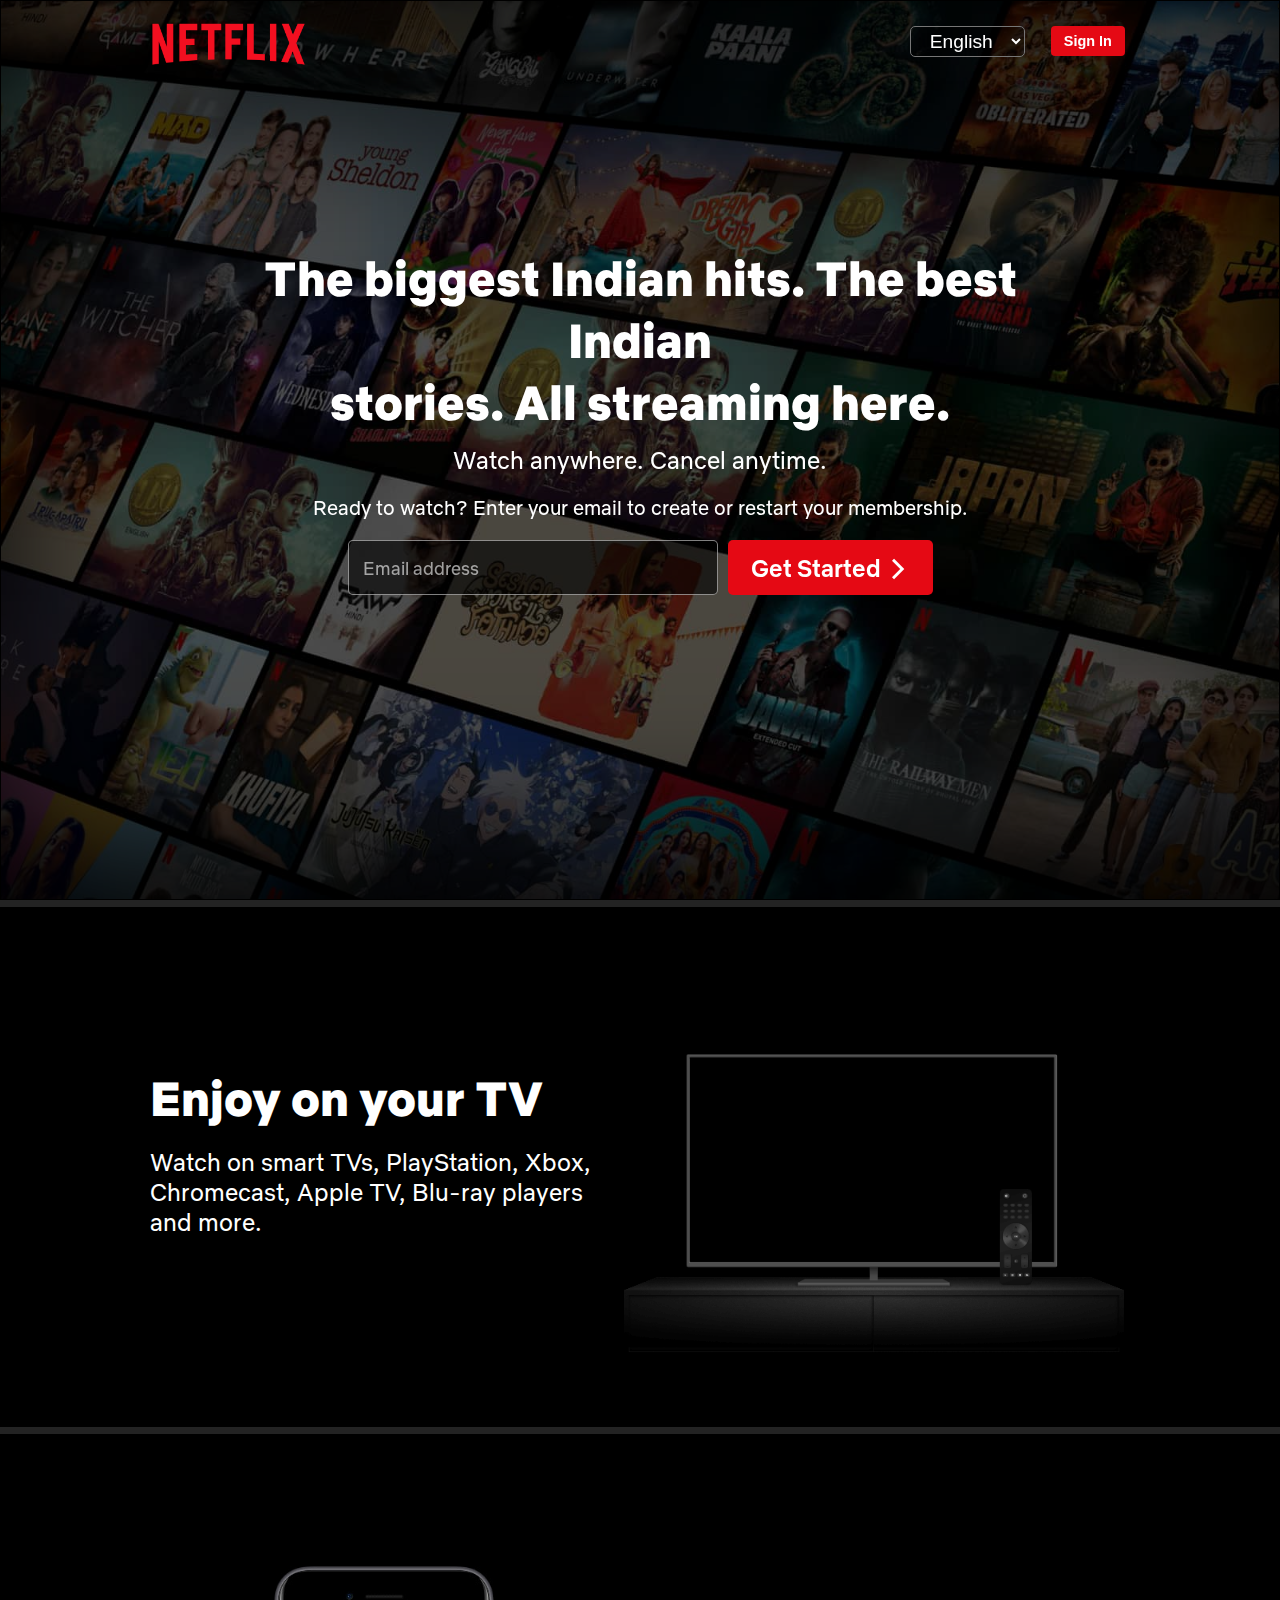
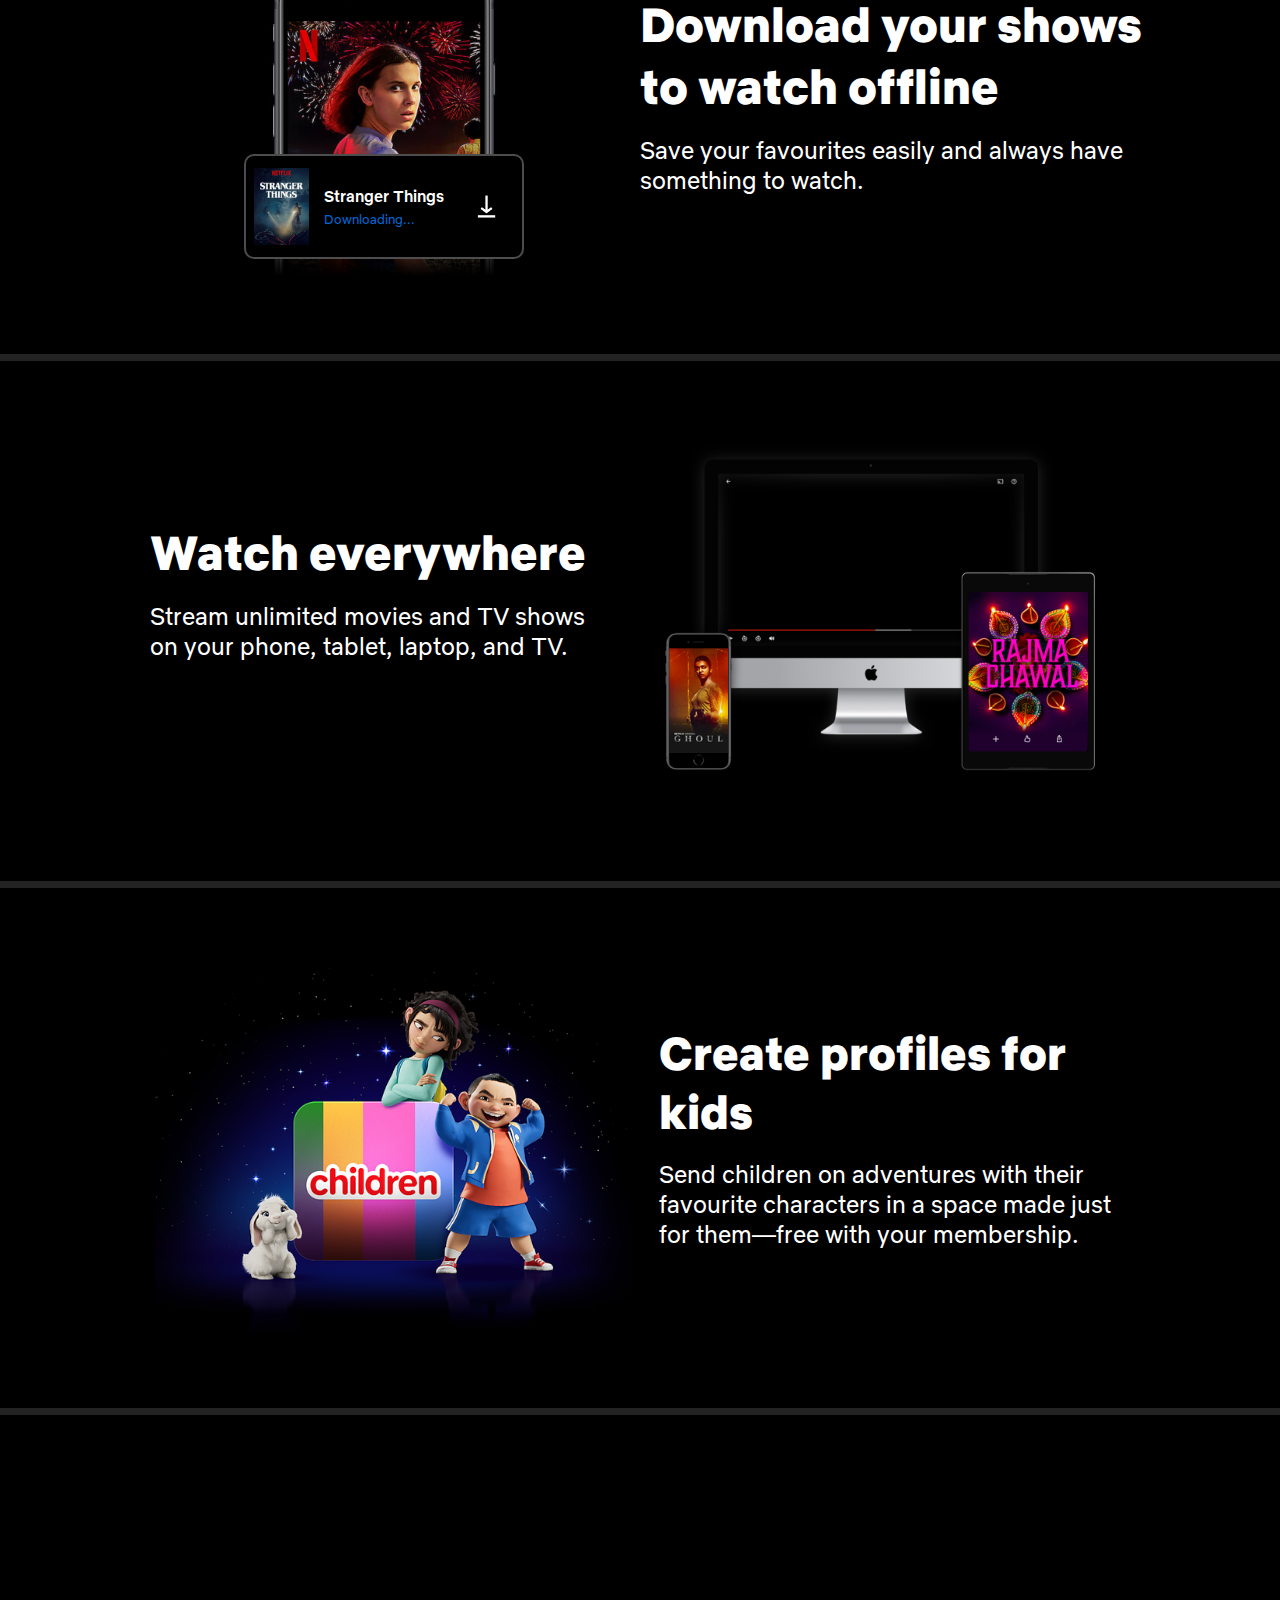
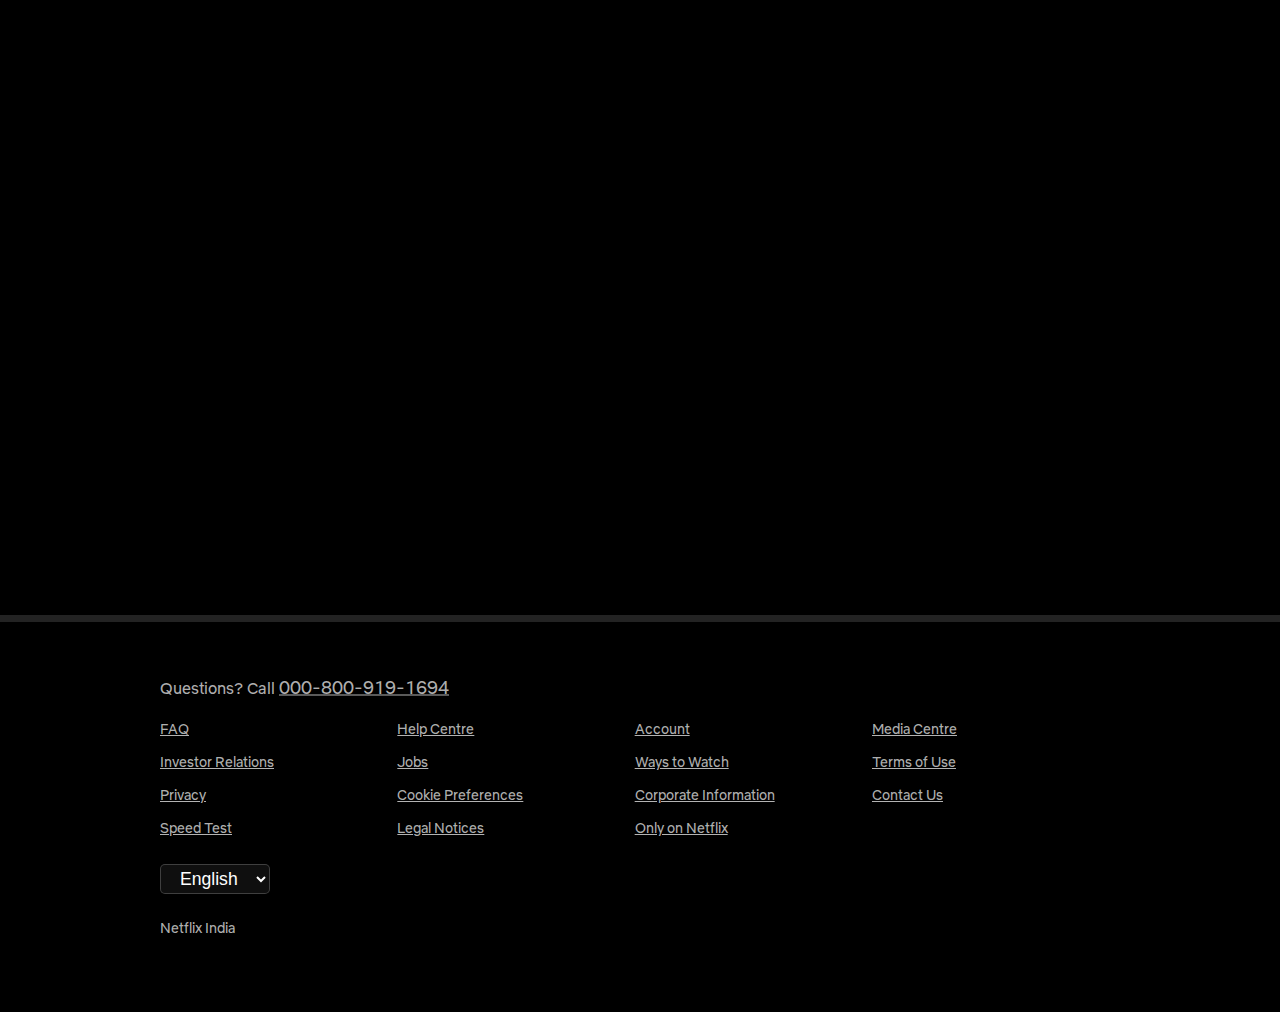
==== index.html @ 51a66b95 "Add files via upload" ====
<!DOCTYPE html>
<html>
	<head>
		<title>Netflix India - Watch TV Shows Online, Watch Movies Online</title>
		<meta name="viewport" content="width=device-width,initial-scale=1.0">
		<link rel="icon" href="https://assets.nflxext.com/us/ffe/siteui/common/icons/nficon2023.ico">
		<link rel="stylesheet" href="index.css" media="screen and (min-width:601px)">
		<link rel="stylesheet" href="index1.css" media="screen and (max-width:600px)">
		<link rel="stylesheet" href="https://fonts.googleapis.com/css2?family=Material+Symbols+Outlined:opsz,wght,FILL,GRAD@24,400,0,0" />
		<script src="index.js"></script>
	</head>
	<body>
		<div id="p1">
			<div id="backg">
				<div id="body1">
					<img src="images/h.png" />
					<div>
						<select>
							<option>English</option>
							<option>Hindi</option>
						</select>
						<button>Sign In</button>
					</div>
				</div>
				<div id="body2">
					<h1><big>The biggest Indian hits. The best Indian <br>stories. All streaming here.</big></h1>
					<p id="i1">Watch anywhere. Cancel anytime.</p>
					<p id="i2">Ready to watch? Enter your email to create or restart your membership.</p>
					<div id="search">
						<div id="search1" onclick="children[1].focus()">
							<span>Email address</span>
							<input type="email" value="" maxlength="30" onfocus="enter(event,1)" onblur="enter(event,0)" required>
						</div>
						<button>Get Started <span class="material-symbols-outlined" style="">
arrow_forward_ios
</span></button>
					</div>
					<p id="notify"><span class="material-symbols-outlined" style="font-size:140%;transform:translateY(4px);">cancel</span> Email is required</p>
				</div>
			</div>
		</div>
		<hr style="width:100%;height:7px;border:none;background-color:#232323;">
		
		<div id="p2">
			<div id="body1">
				<div id="text">
					<h1>Enjoy on your TV</h1><br>
					<p>Watch on smart TVs, PlayStation, Xbox, Chromecast, Apple TV, Blu-ray players and more.</p>
				</div>
				<div id="vid">
					<img src="images/i.png">
					<video autoplay muted loop>
						<source src="videos/a.mp4" type="video/mp4">
					</video>
				</div>
			</div>
		</div>
		
		<hr style="width:100%;height:7px;border:none;background-color:#232323;">
		
		<div id="p3">
			<div id="body1">
				<div id="vid">
					<img src="images/f.jpg" />
					<div id="download">
						<img src="images/c.png"/>
						<div id="innertext">
							<p>Stranger Things</p>
							<p>Downloading...</p>
						</div>
						<img src="images/e.gif"/>
					</div>
				</div>
				<div id="text">
					<h1>Download your shows to watch offline</h1><br>
					<p>Save your favourites easily and always have something to watch.</p>
				</div>
			</div>
		</div>
		
		<hr style="width:100%;height:7px;border:none;background-color:#232323;">
		
		<div id="p4">
			<div id="body1">
				<div id="text">
					<h1>Watch everywhere</h1><br>
					<p>Stream unlimited movies and TV shows on your phone, tablet, laptop, and TV.</p>
				</div>
				<div id="vid">
					<img src="images/d.png">
					<video autoplay muted loop>
						<source src="videos/a.mp4" type="video/mp4">
					</video>
				</div>
			</div>
		</div>
		
		<hr style="width:100%;height:7px;border:none;background-color:#232323;">
		
		<div id="p5">
			<div id="body1">
				<div id="vid">
					<img src="images/b.png">
				</div>
				<div id="text">
					<h1>Create profiles for kids</h1><br>
					<p>Send children on adventures with their favourite characters in a space made just for them—free with your membership.

</p>
				</div>
			</div>
		</div>
		
		<hr style="width:100%;height:7px;border:none;background-color:#232323;">
		
		<div id="p6">
		
		</div>
		
		<hr style="width:100%;height:7px;border:none;background-color:#232323;">
		
		<div id="p7">
			<div id="body1">
				<div id="body2">
					<p>Questions? Call <a href="#">000-800-919-1694</a></p>
				</div>
				<div id="body3">
					<div id="innerdiv1">
						<a href="">FAQ</a>
						<a href="">Investor Relations</a>
						<a href="">Privacy</a>
						<a href="">Speed Test</a>
						<select>
							<option>English</option>
							<option>Hindi</option>
						</select>
						<p>Netflix India</p>
					</div>
					<div id="innerdiv2">
						<a href="">Help Centre</a>
						<a href="">Jobs</a>
						<a href="">Cookie Preferences</a>
						<a href="">Legal Notices</a>
					</div>
					<div id="innerdiv3">
						<a href="">Account</a>
						<a href="">Ways to Watch</a>
						<a href="">Corporate Information</a>
						<a href="">Only on Netflix</a>
					</div>
					<div id="innerdiv4">
						<a href="">Media Centre</a>
						<a href="">Terms of Use</a>
						<a href="">Contact Us</a>
					</div>
				</div>
				<div id="body4">
					<div id="innerdiv1">
						<a href="">FAQ</a>
						<a href="">Account</a>
						<a href="">Investor Relations</a>
						<a href="">Ways to Watch</a>
						<a href="">Privacy</a>
						<a href="">Corporate Information</a>
						<a href="">Speed Test</a>
						<a href="">Only on Netflix</a>
						<select>
							<option>English</option>
							<option>Hindi</option>
						</select>
						<p>Netflix India</p>
					</div>
					<div id="innerdiv2">
						<a href="">Help Centre</a>
						<a href="">Media Centre</a>
						<a href="">Jobs</a>
						<a href="">Terms of Use</a>
						<a href="">Cookie Preferences</a>
						<a href="">Contact Us</a>
						<a href="">Legal Notices</a>
					</div>
				</div>
			</div>
		</div>
		
	</body>
</html>
---- index.css ----
*{
	margin:0px;
	padding:0px;
	box-sizing:border-box;
}
:root{
	--border:1px solid white;
}
@font-face{
	font-family:netflix1;
	src:url("fonts/NetflixSans_W_Blk.woff2");
}
@font-face{
	font-family:netflix2;
	src:url("fonts/NetflixSans_W_Rg.woff2");
}
@font-face{
	font-family:netflix3;
	src:url("fonts/NetflixSans_W_Md.woff2");
}
@font-face{
	font-family:netflix4;
	src:url("fonts/NetflixSans_W_Bd.woff2");
}
body,html{width:100%;height:100%;margin:0px;}
#p1{position:relative;width:100%;height:max(100%,660px);border:1px solid black;background-image:url("images/a.jpg");background-size:cover;background-repeat:no-repeat;background-position:;box-shadow:inset 0px -50px 160px black;overflow:hidden;}
#p1 #backg{width:100%;height:100%;position:absolute;top:0px;left:0px;bottom:0px;backdrop-filter:brightness(40%);}
#p1 #body1{width:79%;height:80px;border:none;display:flex;flex-direction:row;align-items:center;justify-content:space-between;z-index:2;background-color:rgba(0,0,0,0.3);box-shadow:0px 20px 160px black;margin:auto;user-select:none;}
#p1 #body1 img{height:105px;user-select:none;}
#p1 #body1 > div{width:215px;height:50px;border:none;display:flex;flex-direction:row;align-items:center;justify-content:space-between;margin-right:20px;}
#p1 #body1 > div select{;background:transparent;border-radius:5px;border:1px/2 solid white;color:white;padding:3px 15px;font-weight:500;backdrop-filter:brightness(100%);box-sizing:none;font-size:120%}
#p1 #body1 > div select:focus{outline:2px solid white;outline-offset:1.5px;;}
#p1 #body1 > div select option{color:black;font-weight:500;font-size:85%;}
#p1 #body1 > div button{background-color:#e50914;border:none;outline:none;border-radius:4px;color:white;font-size:90%;font-weight:550;padding:7px 13px;cursor:pointer;transition:0.1s;}
#p1 #body1 > div button:hover{background-color:#c30914;}
#p1 #body2{width:70%;min-height:300px;margin:auto;border:none;display:flex;flex-direction:column;align-items:center;justify-content:flex-start;margin-top:13%;}
#p1 #body2 h1{color:white;text-align:center;font-size:40px;font-weight:;font-family:netflix1;}
#p1 #body2 > p[id="i1"]{color:white;margin-top:12px;font-family:netflix2;font-size:150%;font-weight:510;}
#p1 #body2 > p[id="i2"]{color:white;margin-top:20px;font-family:netflix2;font-size:125%;}
#p1 #body2 #search{width:585px;height:55px;border:none;margin-top:20px;display:flex;flex-direction:row;align-items:center;justify-content:space-between;}
#p1 #body2 #search #search1{width:370px;height:100%;background-color:rgba(0,0,0,0.6);border:1px solid rgba(255,255,255,0.5);border-radius:5px;position:relative;outline:;outline-offset:2px;}
#p1 #body2 #search #search1 span{position:absolute;top:50%;transform:translateY(-50%);left:14px;color:white;pointer-events:none;opacity:60%;font-family:netflix2;font-size:110%;transition:0.2s;user-select:none;}
#p1 #body2 #search #search1 input{background:transparent;outline:none;border:none;color:white;font-family:netflix2;font-size:105%;width:100%;height:100%;padding:23px 14px 5px 14px;}
#p1 #body2 #search #search1 input:focus{outline:0px solid black;border:none;}
/*#p1 #body2 #search #search1:focus{outline:2px solid white;outline-offset:2px;}*/
#p1 #body2 #search button{width:205px;height:100%;background-color:#e50914;color:white;outline:none;border:none;border-radius:5px;transition:0.1s;font-size:150%;font-family:netflix3;font-weigh:500;letter-spacin:1px;user-select:none;cursor:pointer;}
#p1 #body2 #search button span{transform:translateY(4px);font-weight:500;}
#p1 #body2 #search button:hover{background-color:#c30914;}
#p1 #body2 #notify{display:none;color:red;margin-left:-460px;margin-top:0px;font-family:netflix2;font-size:88%;}

#p2{width:100%;min-height:520px;background-color:black;display:flex;flex-direction:row;align-items:center;justify-content:space-around;overflow:hidden;}
#p2 #body1{width:100%;height:400px;border:none;display:flex;flex-direction:row;align-items:center;justify-content:center;}
#p2 #body1 #text{border:none;width:35%;height:200px;margin-right:20px;}
#p2 #body1 #text h1{color:white;font-size:300%;font-family:netflix1;}
#p2 #body1 #text p{color:white;font-size:150%;font-family:netflix2;}
#p2 #body1 #vid{border:none;width:40%;height:100%;position:relative;}
#p2 #body1 #vid img{position:absolute;top:50%;left:50%;transform:translate(-50%,-50%);width:500px;z-index:3;}
#p2 #body1 #vid video{position:absolute;top:48%;left:50%;transform:translate(-50%,-50%);width:370px;height:290px;z-index:1;}

#p3{width:100%;min-height:520px;background-color:black;display:flex;flex-direction:row;align-items:center;justify-content:space-around;overflow:hidden;}
#p3 #body1{width:100%;height:400px;border:none;display:flex;flex-direction:row;align-items:center;justify-content:center;}
#p3 #vid{border:none;width:40%;position:relative;height:100%;}
#p3 #vid > img{position:absolute;border:none;width:95%;left:50%;top:50%;transform:translate(-50%,-50%);}
#p3 #vid #download{position:absolute;width:280px;height:105px;left:50%;top:65%;transform:translateX(-50%);z-index:10;display:flex;flex-direction:row;align-items:center;justify-content:space-around;border:2px solid rgba(255,255,255,0.3);background-color:black;border-radius:10px;}
#p3 #vid #download img{width:55px;}
#p3 #vid #download #innertext p:first-child{color:white;font-family:netflix3;}
#p3 #vid #download #innertext p:nth-child(2){color:#0067d7;font-family:netflix2;margin-top:5px;font-weight:;font-size:80%;}
#p3 #text{border:none;width:40%;min-height:200px;}
#p3 #text h1{color:white;font-family:netflix1;font-size:300%;}
#p3 #text p{color:white;font-family:netflix2;font-size:150%;}

#p4{width:100%;min-height:520px;background-color:black;display:flex;flex-direction:row;align-items:center;justify-content:space-around;overflow:hidden;}
#p4 #body1{width:100%;height:400px;border:none;display:flex;flex-direction:row;align-items:center;justify-content:center;}
#p4 #body1 #text{border:none;width:35%;height:200px;margin-right:20px;}
#p4 #body1 #text h1{color:white;font-size:300%;font-family:netflix1;}
#p4 #body1 #text p{color:white;font-size:150%;font-family:netflix2;}
#p4 #body1 #vid{border:none;width:40%;height:100%;position:relative;}
#p4 #body1 #vid img{position:absolute;top:50%;left:50%;transform:translate(-50%,-50%);width:500px;z-index:3;}
#p4 #body1 #vid video{position:absolute;top:34%;left:50%;transform:translate(-50%,-50%);width:310px;height:270px;z-index:1;}

#p5{width:100%;min-height:520px;background-color:black;display:flex;flex-direction:row;align-items:center;justify-content:space-around;overflow:hidden;}
#p5 #body1{width:100%;height:400px;border:none;display:flex;flex-direction:row;align-items:center;justify-content:center;}
#p5 #body1 #vid{border:none;width:40%;height:100%;position:relative;}
#p5 #body1 #vid img{border:none;position:absolute;top:50%;left:50%;transform:translate(-50%,-50%);width:97%;}
#p5 #body1 #text{border:none;width:37%;min-height:250px;}
#p5 #body1 #text h1{color:white;font-family:netflix1;font-size:290%;}
#p5 #body1 #text p{color:white;font-family:netflix2;font-size:150%;}

#p6{width:100%;min-height:800px;background-color:black;}

#p7{width:100%;min-height:390px;background-color:black;display:flex;align-items:center;justify-content:center;}
#p7 #body1{border:none;width:75%;min-height:300px;}
#p7 #body1 #body2{border:none;width:100%;height:50px;position:relative;}
#p7 #body1 #body2 p{position:absolute;top:50%;transform:translateY(-50%);left:0px;font-size:100%;font-family:netflix2;color:rgba(255,255,255,0.7);}
#p7 #body1 #body2 a{color:rgba(255,255,255,0.7);font-size:110%;}
#p7 #body1 #body4{display:none;}
#p7 #body1 #body3{border:none;width:95%;min-height:260px;position:relative;display:flex;flex-direction:row;align-items:center;justify-content:space-between;}
#p7 #body1 #body3 > div{border:none;width:200px;height:250px;display:flex;flex-direction:column;align-items:flex-start;justify-content:flex-start;}
#p7 #body1 #body3 > div a{font-size:88%;color:rgba(255,255,255,0.7);margin-bottom:12px;margin-top:3px;font-family:netflix2;font-weight:200;}
#p7 #body1 #body3 > div:first-child select{background-color:#0f0f0f;border-radius:5px;color:white;border:1px solid rgba(255,255,255,0.2);padding:3px 15px;font-size:110%;margin-top:15px;user-select:none;}
#p7 #body1 #body3 > div:first-child select:focus{outline:2px solid white;outline-offset:2px;}
#p7 #body1 #body3 > div:first-child select option{color:black;background-color:white;font-size:90%;}
#p7 #body1 #body3 > div:first-child p{color:rgba(255,255,255,0.7);font-size:88%;margin-top:25px;font-family:netflix2;}
---- index1.css ----
*{
	margin:0px;
	padding:0px;
	box-sizing:border-box;
	
}
:root{
	--border:none;
	--display:none;
	
}
@font-face{
	font-family:netflix1;
	src:url("fonts/NetflixSans_W_Blk.woff2");
}
@font-face{
	font-family:netflix2;
	src:url("fonts/NetflixSans_W_Rg.woff2");
}
@font-face{
	font-family:netflix3;
	src:url("fonts/NetflixSans_W_Md.woff2");
}
@font-face{
	font-family:netflix4;
	src:url("fonts/NetflixSans_W_Bd.woff2");
}
body,html{width:100%;height:100%;margin:0px;}
#p1{position:relative;width:100%;height:600px;border:none;background-image:url("images/a.jpg");background-size:cover;background-repeat:no-repeat;background-position:;box-shadow:inset 0px -50px 160px black;overflow:hidden;top:0px;left:0px;right:0px;}
#p1 #backg{width:100%;height:100%;position:absolute;top:0px;left:0px;bottom:0px;backdrop-filter:brightness(40%);}
#p1 #body1{width:90%;height:70px;border:var(--border);display:flex;flex-direction:row;align-items:center;justify-content:space-between;z-index:2;background-color:rgba(0,0,0,0.3);box-shadow:0px 20px 160px black;margin:auto;user-select:none;}
#p1 #body1 img{height:60px;user-select:none;}
#p1 #body1 > div{width:184px;height:50px;border:var(--border);display:flex;flex-direction:row;align-items:center;justify-content:space-between;margin-right:0px;}
#p1 #body1 > div select{;background:transparent;border-radius:5px;border:1px/2 solid white;color:white;padding:4px 8px;font-weight:500;backdrop-filter:brightness(100%);box-sizing:none;font-size:105%}
#p1 #body1 > div select:focus{outline:2px solid white;outline-offset:1.5px;;}
#p1 #body1 > div select option{color:black;font-weight:500;font-size:85%;}
#p1 #body1 > div button{background-color:#e50914;border:none;outline:none;border-radius:4px;color:white;font-size:95%;font-weight:550;padding:8px 14px;cursor:pointer;transition:0.1s;}
#p1 #body1 > div button:hover{background-color:#c30914;}
#p1 #body2{width:90%;min-height:300px;margin:auto;border:var(--border);display:flex;flex-direction:column;align-items:center;justify-content:flex-start;margin-top:13%;position:relative;}
#p1 #body2 h1{color:white;text-align:center;font-size:165%;font-weight:;font-family:netflix4;}
#p1 #body2 > p[id="i1"]{color:white;margin-top:12px;font-family:netflix2;font-size:115%;font-weight:510;}
#p1 #body2 > p[id="i2"]{width:85%;color:white;margin-top:20px;font-family:netflix2;font-size:115%;text-align:center;word-wrap:wrap;line-height:1.5;}
#p1 #body2 #search{width:90%;min-height:55px;border:var(--border);margin-top:15px;display:flex;flex-direction:column;align-items:center;justify-content:flex-start;}
#p1 #body2 #search #search1{width:90%;height:48px;background-color:rgba(0,0,0,0.6);border:1px solid rgba(255,255,255,0.5);border-radius:5px;position:relative;outline:;outline-offset:2px;}
#p1 #body2 #search #search1 span{position:absolute;top:50%;transform:translateY(-50%);left:14px;color:white;pointer-events:none;opacity:80%;font-family:netflix2;font-size:100%;transition:0.2s;user-select:none;}
#p1 #body2 #search #search1 input{background:transparent;outline:none;border:none;color:white;font-family:netflix2;font-size:105%;width:100%;height:100%;padding:23px 14px 5px 14px;}
#p1 #body2 #search #search1 input:focus{outline:0px solid black;border:none;}
/*#p1 #body2 #search #search1:focus{outline:2px solid white;outline-offset:2px;}*/
#p1 #body2 #search button{width:170px;height:auto;background-color:#e50914;color:white;outline:none;border:none;border-radius:5px;transition:0.1s;font-size:110%;font-family:netflix3;font-weigh:500;letter-spacin:1px;user-select:none;cursor:pointer;margin-top:40px;padding:7px 0px 13px 0px;}
#p1 #body2 #search button span{transform:translateY(7px) scale(0.9,0.9);font-weight:500;margin-left:5px;}
#p1 #body2 #search button:hover{background-color:#c30914;}
#p1 #body2 #notify{display:none;color:red;font-family:netflix2;font-size:80%;position:absolute;bottom:65px;left:30px;}

#p2{width:100%;min-height:500px;background-color:black;display:flex;flex-direction:row;align-items:center;justify-content:space-around;overflow:hidden;}
#p2 #body1{width:100%;height:400px;border:none;display:flex;flex-direction:column;align-items:center;justify-content:center;}
#p2 #body1 #text{border:none;width:90%;height:30%;}
#p2 #body1 #text h1{color:white;font-size:190%;font-family:netflix1;text-align:center;}
#p2 #body1 #text p{color:white;font-size:110%;font-family:netflix2;text-align:center;}
#p2 #body1 #vid{border:none;width:90%;height:70%;position:relative;}
#p2 #body1 #vid img{position:absolute;top:50%;left:50%;transform:translate(-50%,-50%);width:320px;z-index:3;}
#p2 #body1 #vid video{position:absolute;top:48%;left:50%;transform:translate(-50%,-50%);width:310px;height:290px;z-index:1;}

#p3{width:100%;min-height:555px;background-color:black;display:flex;flex-direction:row;align-items:flex-end;justify-content:center;overflow:hidden;border:none;}
#p3 #body1{width:100%;height:510px;border:none;display:flex;flex-direction:column;align-items:center;justify-content:center;}
#p3 #vid{border:none;width:90%;position:relative;height:68%;order:2;border:none;margin-bottom:15px;}
#p3 #vid > img{position:absolute;border:none;width:97%;left:50%;top:50%;transform:translate(-50%,-50%);}
#p3 #vid #download{position:absolute;width:265px;height:65px;left:50%;top:63%;transform:translateX(-50%);z-index:10;display:flex;flex-direction:row;align-items:center;justify-content:space-around;border:2px solid rgba(255,255,255,0.3);background-color:black;border-radius:10px;box-shadow:0px -1px 10px black;}
#p3 #vid #download img{width:35px;margin-left:-10px;}
#p3 #vid #download #innertext{margin-left:-30px;}
#p3 #vid #download #innertext p:first-child{color:white;font-family:netflix3;font-size:90%}
#p3 #vid #download #innertext p:nth-child(2){color:#0067d7;font-family:netflix2;margin-top:0px;font-weight:;font-size:75%;}
#p3 #text{border:none;width:90%;min-height:32px;order:1;display:flex;flex-direction:column;align-items:center;justify-content:space-around;}
#p3 #text h1{color:white;font-family:netflix4;font-size:200%;text-align:center;width:70%;}
#p3 #text p{color:white;font-family:netflix2;font-size:115%;text-align:center;}

#p4{width:100%;min-height:480px;background-color:black;display:flex;flex-direction:row;align-items:center;justify-content:space-around;overflow:hidden;}
#p4 #body1{width:100%;height:400px;border:none;display:flex;flex-direction:column;align-items:center;justify-content:space-around;}
#p4 #body1 #text{border:none;width:90%;height:28%;}
#p4 #body1 #text h1{color:white;font-size:200%;font-family:netflix4;text-align:center;}
#p4 #body1 #text p{color:white;font-size:115%;font-family:netflix2;text-align:center;}
#p4 #body1 #vid{border:none;width:90%;height:70%;position:relative;}
#p4 #body1 #vid img{position:absolute;top:50%;left:50%;transform:translate(-50%,-50%);width:330px;z-index:3;}
#p4 #body1 #vid video{position:absolute;top:34%;left:50%;transform:translate(-50%,-50%);width:200px;height:150px;z-index:1;}

#p5{width:100%;min-height:565px;background-color:black;display:flex;flex-direction:row;align-items:flex-end;justify-content:space-around;overflow:hidden;}
#p5 #body1{width:100%;height:520px;border:none;display:flex;flex-direction:column;align-items:center;justify-content:flex-start;}
#p5 #body1 #vid{border:none;width:90%;height:70%;position:relative;order:2;}
#p5 #body1 #vid img{border:none;position:absolute;top:50%;left:50%;transform:translate(-50%,-50%);width:97%;}
#p5 #body1 #text{border:none;width:90%;min-height:30%;order:1;display:flex;flex-direction:column;align-items:center;justify-content:space-around;}
#p5 #body1 #text h1{color:white;font-family:netflix1;font-size:200%;text-align:center;}
#p5 #body1 #text p{color:white;font-family:netflix2;font-size:110%;text-align:center;width:90%;}

#p6{width:100%;min-height:800px;background-color:black;display:flex;overflow:hidden;}

#p7{width:100%;min-height:450px;background-color:black;display:flex;align-items:center;justify-content:center;}
#p7 #body1{border:none;width:88%;min-height:300px;}
#p7 #body1 #body2{border:none;width:100%;height:60px;position:relative;}
#p7 #body1 #body2 p{position:absolute;top:50%;transform:translateY(-50%);left:0px;font-size:100%;font-family:netflix2;color:rgba(255,255,255,0.7);}
#p7 #body1 #body2 a{color:rgba(255,255,255,0.7);font-size:100%;}
#p7 #body1 #body3{display:none;}
#p7 #body1 #body4{border:none;width:100%;min-height:380px;position:relative;display:flex;flex-direction:row;align-items:flex-start;justify-content:space-between;flex-wrap:wrap;}
#p7 #body1 #body4 > div{border:none;width:160px;height:270px;display:flex;flex-direction:column;align-items:flex-start;justify-content:flex-start;}
#p7 #body1 #body4 > div a{font-size:88%;color:rgba(255,255,255,0.7);margin-bottom:12px;margin-top:4px;font-family:netflix2;font-weight:200;}
#p7 #body1 #body4 > div:first-child select{background-color:#0f0f0f;border-radius:5px;color:white;border:1px solid rgba(255,255,255,0.2);padding:3px 15px;font-size:110%;margin-top:15px;user-select:none;}
#p7 #body1 #body4 > div:first-child select:focus{outline:2px solid white;outline-offset:3px;}
#p7 #body1 #body4 > div:first-child select option{color:black;background-color:white;font-size:90%;}
#p7 #body1 #body4 > div:first-child p{color:rgba(255,255,255,0.7);font-size:84%;margin-top:25px;font-family:netflix2;}

hr{outline:none);}
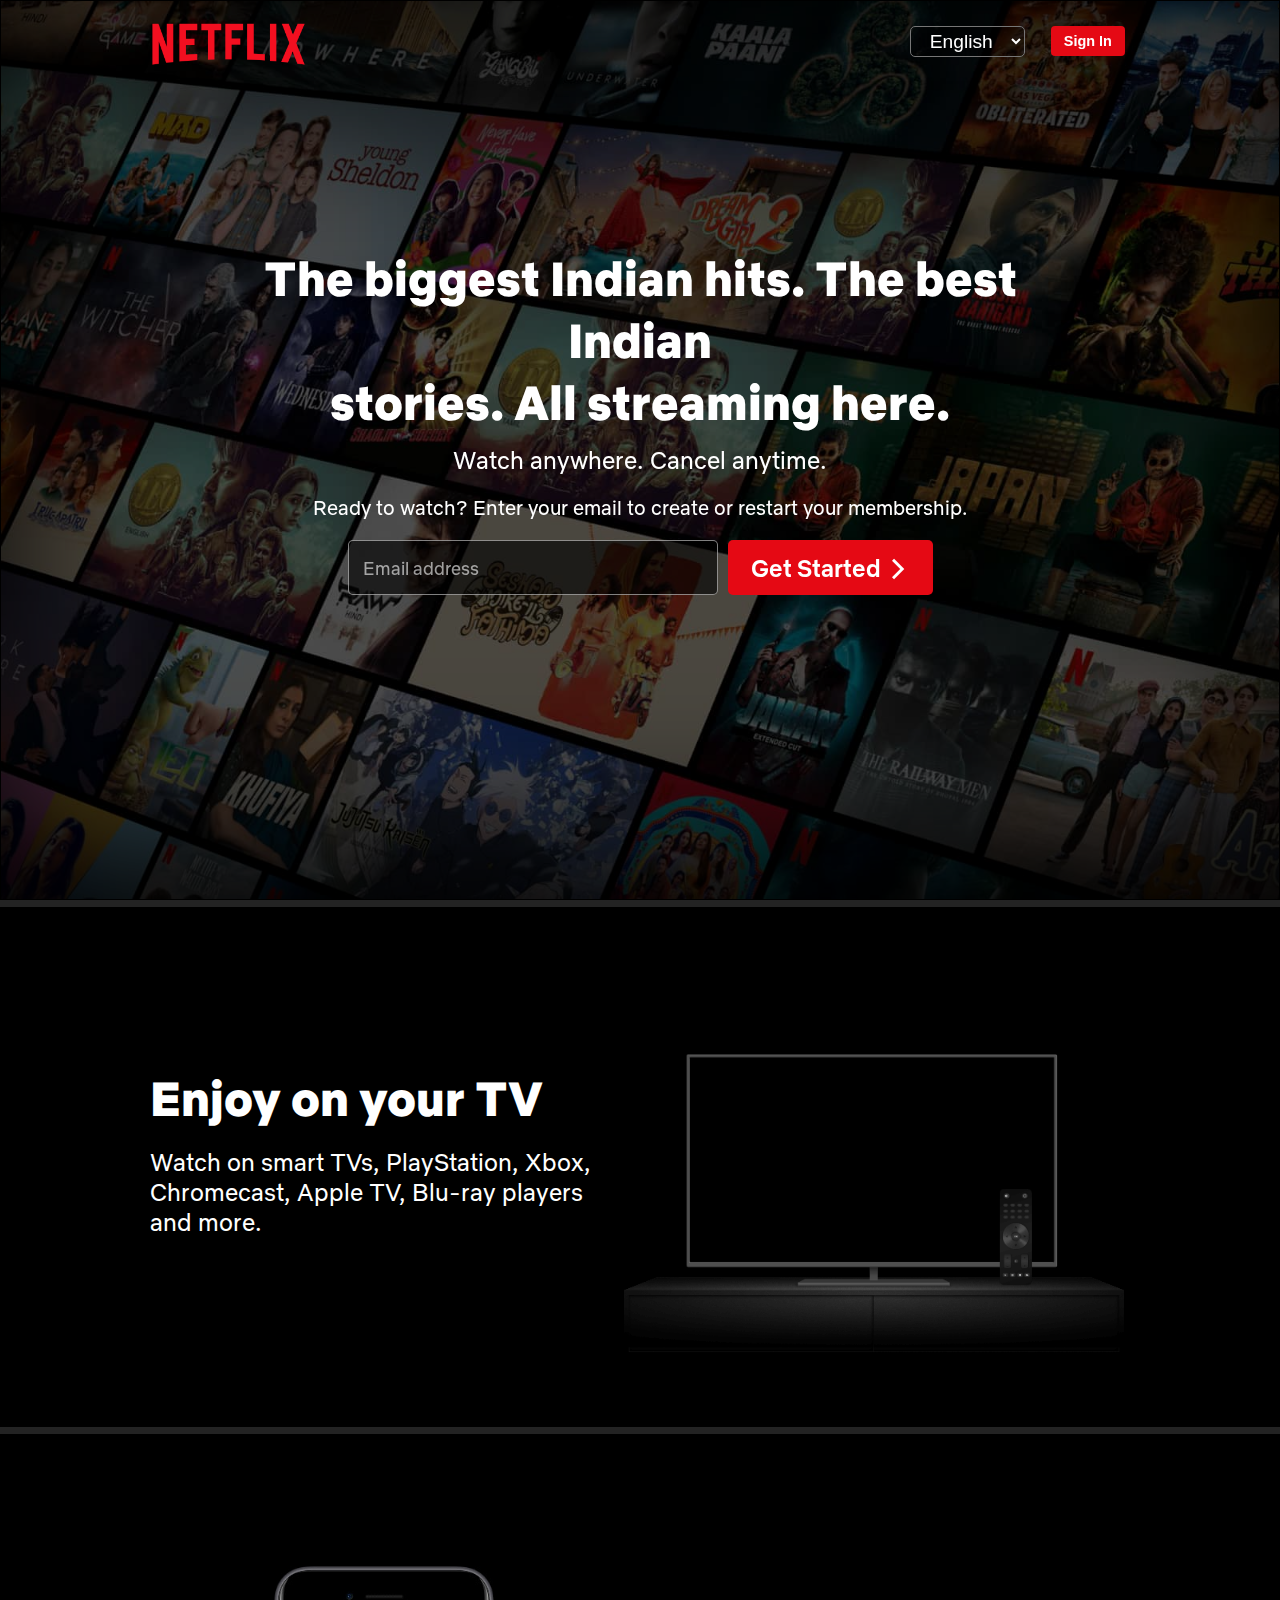
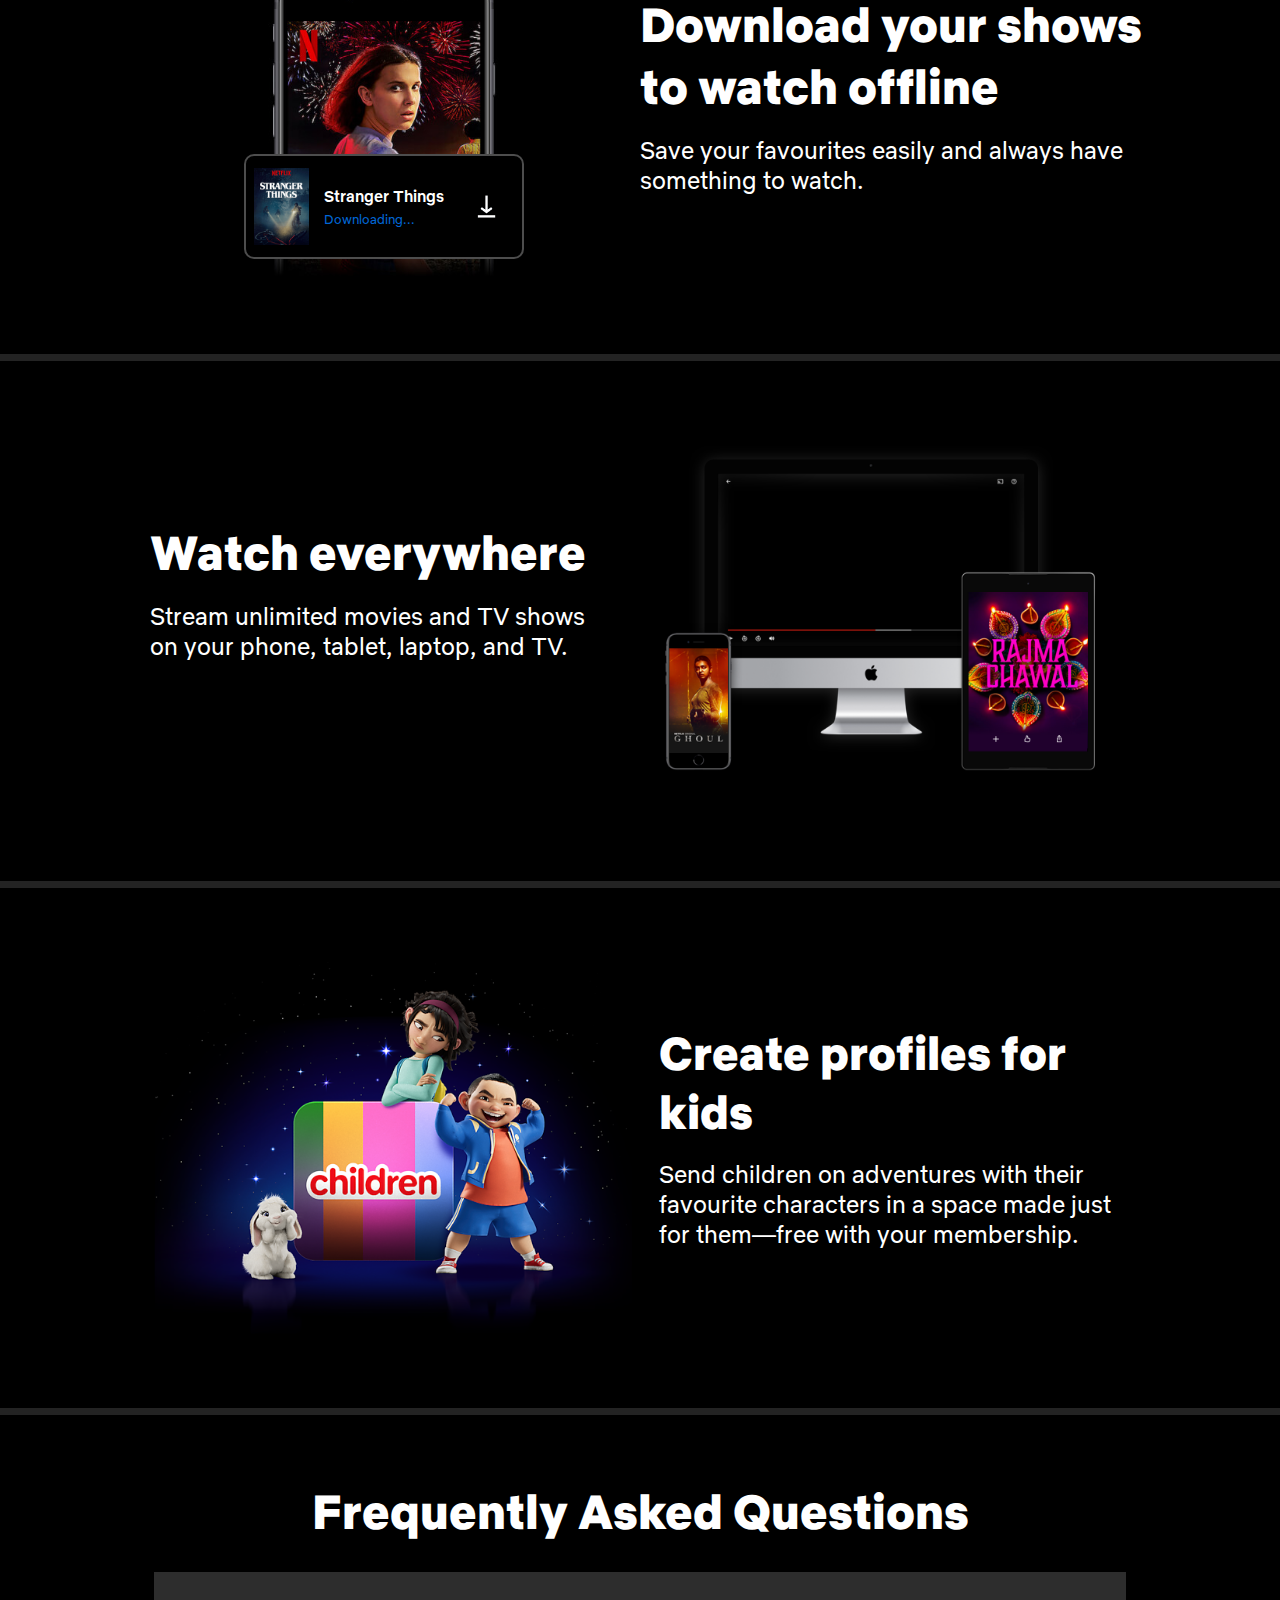
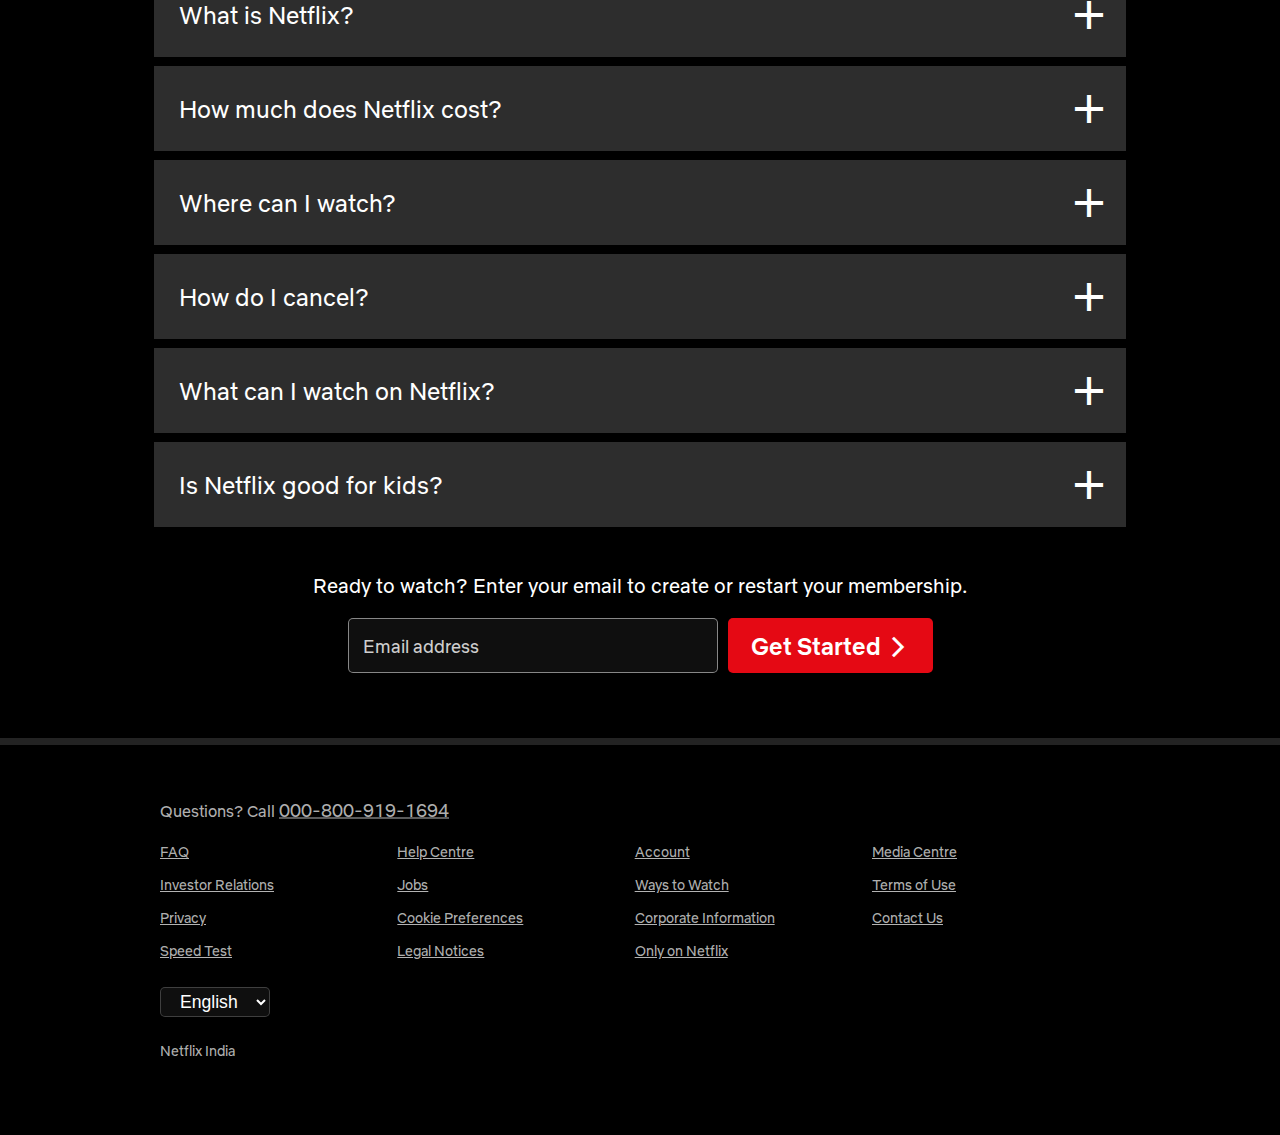
==== commit 392fcce3: "Add files via upload" ====
--- a/index.html
+++ b/index.html
@@ -27,13 +27,11 @@
 					<p id="i1">Watch anywhere. Cancel anytime.</p>
 					<p id="i2">Ready to watch? Enter your email to create or restart your membership.</p>
 					<div id="search">
-						<div id="search1" onclick="children[1].focus()">
+						<div id="search1" onclick="">
 							<span>Email address</span>
-							<input type="email" value="" maxlength="30" onfocus="enter(event,1)" onblur="enter(event,0)" required>
+							<input type="email" value="" maxlength="30" onfocus="enter(event,1,1)" onblur="enter(event,0,1)" required>
 						</div>
-						<button>Get Started <span class="material-symbols-outlined" style="">
-arrow_forward_ios
-</span></button>
+						<button>Get Started <span class="material-symbols-outlined" style="">arrow_forward_ios</span></button>
 					</div>
 					<p id="notify"><span class="material-symbols-outlined" style="font-size:140%;transform:translateY(4px);">cancel</span> Email is required</p>
 				</div>
@@ -114,7 +112,82 @@
 		<hr style="width:100%;height:7px;border:none;background-color:#232323;">
 		
 		<div id="p6">
-		
+			<h1>Frequently Asked Questions</h1>
+			<div id="body1">
+				<div>
+					<div onclick="detail_close(event,0)">
+						<p>What is Netflix?</p>
+						<span class="material-symbols-outlined">add</span>	
+					</div>
+					<hr style="width:100%;background-color:black;border:none;height:1px;">
+					<div>
+						<p>Netflix is a streaming service that offers a wide variety of award-winning TV shows, movies, anime, documentaries and more – on thousands of internet-connected devices.</p>
+						<p>You can watch as much as you want, whenever you want, without a single ad – all for one low monthly price. There's always something new to discover, and new TV shows and movies are added every week!</p>
+					</div>
+				</div>
+				<div>
+					<div onclick="detail_close(event,1)">
+						<p>How much does Netflix cost?</p>
+						<span class="material-symbols-outlined">add</span>	
+					</div>
+					<hr style="width:100%;background-color:black;border:none;height:1px;">
+					<div>
+						<p>Watch Netflix on your smartphone, tablet, Smart TV, laptop, or streaming device, all for one fixed monthly fee. Plans range from ₹149 to ₹649 a month. No extra costs, no contracts.</p>
+					</div>
+				</div>
+				<div>
+					<div onclick="detail_close(event,2)">
+						<p>Where can I watch?</p>
+						<span class="material-symbols-outlined">add</span>	
+					</div>
+					<hr style="width:100%;background-color:black;border:none;height:1px;">
+					<div>
+						<p>Watch anywhere, anytime. Sign in with your Netflix account to watch instantly on the web at netflix.com from your personal computer or on any internet-connected device that offers the Netflix app, including smart TVs, smartphones, tablets, streaming media players and game consoles.</p>
+						<p>You can also download your favourite shows with the iOS, Android, or Windows 10 app. Use downloads to watch while you're on the go and without an internet connection. Take Netflix with you anywhere.
+</p>
+					</div>
+				</div>
+				<div>
+					<div onclick="detail_close(event,3)">
+						<p>How do I cancel?</p>
+						<span class="material-symbols-outlined">add</span>	
+					</div>
+					<hr style="width:100%;background-color:black;border:none;height:1px;">
+					<div>
+						<p>Netflix is flexible. There are no annoying contracts and no commitments. You can easily cancel your account online in two clicks. There are no cancellation fees – start or stop your account anytime.</p>
+					</div>
+				</div>
+				<div>
+					<div onclick="detail_close(event,4)">
+						<p>What can I watch on Netflix?</p>
+						<span class="material-symbols-outlined">add</span>	
+					</div>
+					<hr style="width:100%;background-color:black;border:none;height:1px;">
+					<div>
+						<p>Netflix has an extensive library of feature films, documentaries, TV shows, anime, award-winning Netflix originals, and more. Watch as much as you want, anytime you want.</p>
+					</div>
+				</div>
+				<div>
+					<div onclick="detail_close(event,5)">
+						<p>Is Netflix good for kids?</p>
+						<span class="material-symbols-outlined">add</span>	
+					</div>
+					<hr style="width:100%;background-color:black;border:none;height:1px;">
+					<div>
+						<p>The Netflix Kids experience is included in your membership to give parents control while kids enjoy family-friendly TV shows and films in their own space.</p>
+					</div>
+				</div>	
+			</div>
+			<p>Ready to watch? Enter your email to create or restart your membership.</p>
+			<div id="search">
+					<div id="search1" onclick="">
+						<span>Email address</span>
+						<input type="email" value="" maxlength="30" onfocus="enter(event,1,2)" onblur="enter(event,0,2)" required>
+					</div>
+					<button>Get Started <span class="material-symbols-outlined" style="">arrow_forward_ios</span></button>
+					<p id="notify1"><span class="material-symbols-outlined" style="font-size:140%;transform:translateY(4px);">cancel</span> Email is required</p>
+			</div>
+			
 		</div>
 		
 		<hr style="width:100%;height:7px;border:none;background-color:#232323;">
--- a/index.css
+++ b/index.css
@@ -86,7 +86,29 @@
 #p5 #body1 #text h1{color:white;font-family:netflix1;font-size:290%;}
 #p5 #body1 #text p{color:white;font-family:netflix2;font-size:150%;}
 
-#p6{width:100%;min-height:800px;background-color:black;}
+#p6{width:100%;min-height:800px;background-color:black;overflow-x:hidden;padding-top:65px;padding-bottom:65px;}
+#p6 > h1{color:white;font-size:300%;font-family:netflix1;text-align:center;}
+#p6 #body1{border:none;width:76%;min-height:500px;display:flex;flex-direction:column;align-items:center;justify-content:flex-start;gap:8px;color:white;font-family:netflix2;margin:auto;margin-top:30px;}
+#p6 #body1 > div{border:none;background-color:#2d2d2d;width:100%;}
+#p6 #body1 > div > div:first-child{width:100%;height:85px;display:flex;flex-direction:row;align-items:center;justify-content:space-between;cursor:pointer;user-select:none;transition:0.3s;}
+#p6 #body1 > div > div:first-child:hover{filter:brightness(150%);background-color:rgba(255,255,255,0.1);}
+#p6 #body1 > div > div:first-child p{margin-left:25px;font-size:150%;}
+#p6 #body1 > div > div:first-child span{margin-right:25px;transform:scale(2,2);}
+#p6 #body1 > div > div:nth-child(3){width:100%;min-height:50px;padding-right:25px;padding-left:25px;padding-bottom:25px;display:none;overflow:hidden;}
+#p6 #body1 > div > div:nth-child(3) p{font-size:150%;}
+#p6 #body1 > div > div:nth-child(3) p:first-child{margin-top:20px;}
+#p6 #body1 > div > div:nth-child(3) p:nth-child(2){margin-top:30px;}
+#p6 > p{color:white;margin-top:45px;font-family:netflix2;font-size:125%;text-align:center;}
+#p6 #search{width:585px;height:55px;border:none;display:flex;flex-direction:row;align-items:center;justify-content:space-between;margin:auto;margin-top:20px;position:relative;}
+#p6 #search #search1{width:370px;height:100%;background-color:#0f0f0f;border:1px solid rgba(255,255,255,0.5);border-radius:5px;position:relative;outline:;outline-offset:2px;}
+#p6 #search #search1 span{position:absolute;top:50%;transform:translateY(-50%);left:14px;color:white;pointer-events:none;opacity:80%;font-family:netflix2;font-size:110%;transition:0.2s;user-select:none;}
+#p6 #search #search1 input{background:transparent;outline:none;border:none;color:white;font-family:netflix2;font-size:105%;width:100%;height:100%;padding:23px 14px 5px 14px;}
+#p6 #search #search1 input:focus{outline:0px solid black;border:none;}
+/*#p1 #body2 #search #search1:focus{outline:2px solid white;outline-offset:2px;}*/
+#p6 #search button{width:205px;height:100%;background-color:#e50914;color:white;outline:none;border:none;border-radius:5px;transition:0.1s;font-size:150%;font-family:netflix3;font-weigh:500;letter-spacin:1px;user-select:none;cursor:pointer;}
+#p6 #search button span{transform:translateY(4px);font-weight:500;}
+#p6 #search button:hover{background-color:#c30914;}
+#p6 #search #notify1{color:red;font-family:netflix2;font-size:88%;position:absolute;top:60px;display:none;}
 
 #p7{width:100%;min-height:390px;background-color:black;display:flex;align-items:center;justify-content:center;}
 #p7 #body1{border:none;width:75%;min-height:300px;}
--- a/index1.css
+++ b/index1.css
@@ -90,7 +90,29 @@
 #p5 #body1 #text h1{color:white;font-family:netflix1;font-size:200%;text-align:center;}
 #p5 #body1 #text p{color:white;font-family:netflix2;font-size:110%;text-align:center;width:90%;}
 
-#p6{width:100%;min-height:800px;background-color:black;display:flex;overflow:hidden;}
+#p6{width:100%;min-height:800px;background-color:black;overflow-x:hidden;padding-top:50px;padding-bottom:50px;}
+#p6 > h1{color:white;font-size:200%;font-family:netflix4;text-align:center;}
+#p6 #body1{border:none;width:88%;min-height:530px;display:flex;flex-direction:column;align-items:center;justify-content:flex-start;gap:8px;color:white;font-family:netflix2;margin:auto;margin-top:30px;}
+#p6 #body1 > div{border:none;background-color:#2d2d2d;width:100%;}
+#p6 #body1 > div > div:first-child{width:100%;height:70px;display:flex;flex-direction:row;align-items:center;justify-content:space-between;cursor:pointer;user-select:none;transition:0.3s;}
+#p6 #body1 > div > div:first-child:hover{filter:brightness(150%);background-color:rgba(255,255,255,0.1);}
+#p6 #body1 > div > div:first-child p{margin-left:23px;font-size:115%;pointer-events:none;}
+#p6 #body1 > div > div:first-child span{margin-right:23px;transform:scale(1.5,1.5);pointer-events:none;}
+#p6 #body1 > div > div:nth-child(3){width:100%;min-height:50px;padding-right:25px;padding-left:25px;padding-bottom:25px;display:none;overflow:hidden;}
+#p6 #body1 > div > div:nth-child(3) p{font-size:115%;}
+#p6 #body1 > div > div:nth-child(3) p:first-child{margin-top:20px;}
+#p6 #body1 > div > div:nth-child(3) p:nth-child(2){margin-top:30px;}
+#p6 > p{color:white;margin-top:0px;font-family:netflix2;font-size:115%;text-align:center;width:80%;margin:auto;line-height:1.3;}
+#p6 #search{width:90%;min-height:55px;border:var(--border);margin:auto;margin-top:25px;display:flex;flex-direction:column;align-items:center;justify-content:flex-start;position:relative;}
+#p6 #search #search1{width:90%;height:48px;background-color:rgba(0,0,0,0.6);border:1px solid rgba(255,255,255,0.5);border-radius:5px;position:relative;outline:;outline-offset:2px;}
+#p6 #search #search1 span{position:absolute;top:50%;transform:translateY(-50%);left:14px;color:white;pointer-events:none;opacity:80%;font-family:netflix2;font-size:100%;transition:0.2s;user-select:none;}
+#p6 #search #search1 input{background:transparent;outline:none;border:none;color:white;font-family:netflix2;font-size:105%;width:100%;height:100%;padding:23px 14px 5px 14px;}
+#p6 #search #search1 input:focus{outline:0px solid black;border:none;}
+/*#p1 #body2 #search #search1:focus{outline:2px solid white;outline-offset:2px;}*/
+#p6 #search button{width:170px;height:auto;background-color:#e50914;color:white;outline:none;border:none;border-radius:5px;transition:0.1s;font-size:110%;font-family:netflix3;font-weigh:500;letter-spacin:1px;user-select:none;cursor:pointer;margin-top:40px;padding:7px 0px 13px 0px;}
+#p6 #search button span{transform:translateY(7px) scale(0.9,0.9);font-weight:500;margin-left:5px;}
+#p6 #search button:hover{background-color:#c30914;}
+#p6 #search #notify1{color:red;font-family:netflix2;font-size:88%;position:absolute;top:50px;display:block;left:15px;}
 
 #p7{width:100%;min-height:450px;background-color:black;display:flex;align-items:center;justify-content:center;}
 #p7 #body1{border:none;width:88%;min-height:300px;}
@@ -106,7 +128,6 @@
 #p7 #body1 #body4 > div:first-child select option{color:black;background-color:white;font-size:90%;}
 #p7 #body1 #body4 > div:first-child p{color:rgba(255,255,255,0.7);font-size:84%;margin-top:25px;font-family:netflix2;}
 
-hr{outline:none);}
 
 
 
